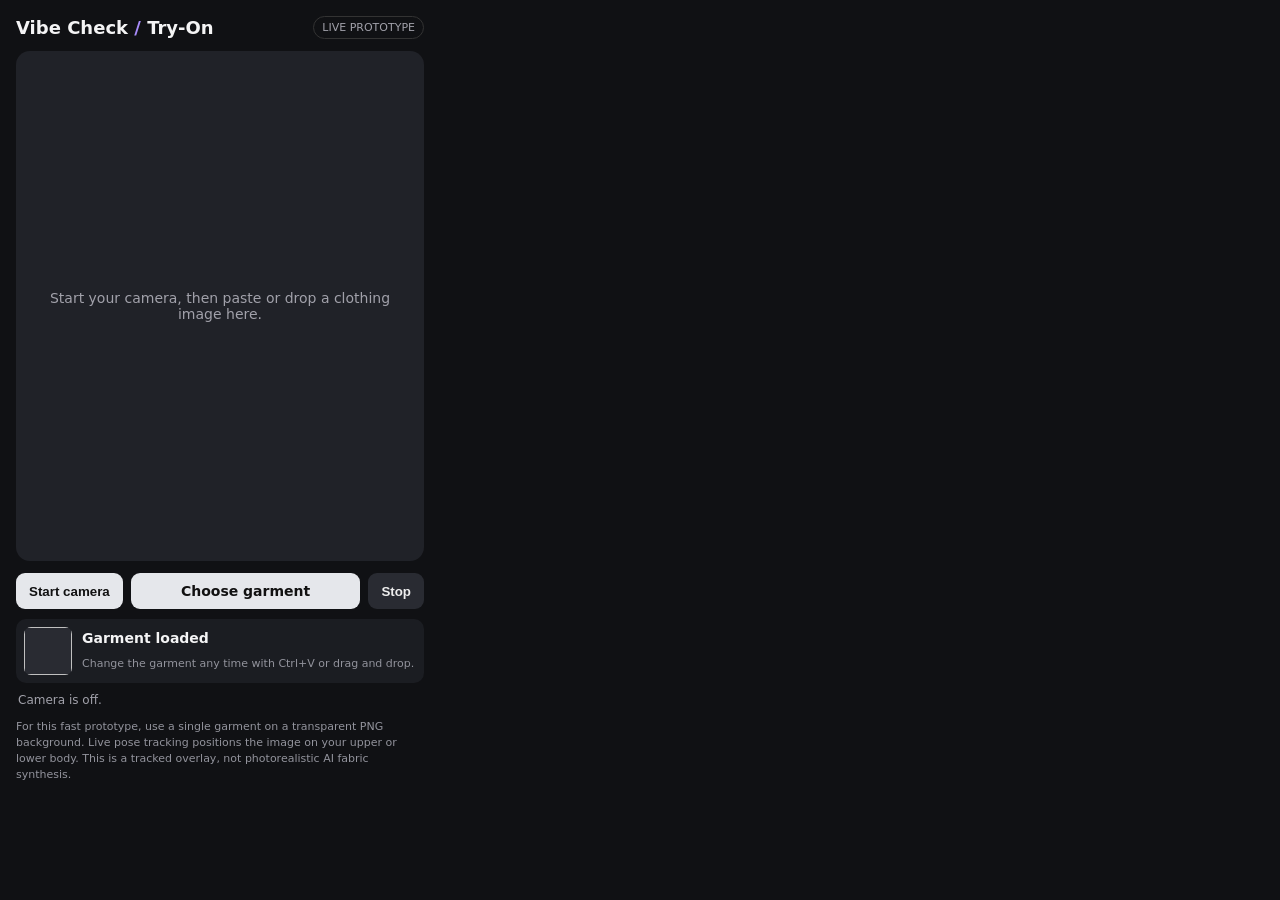
==== popup.html @ 489654d5 "Add try-on popup interface" ====
<!doctype html>
<html lang="en">
<head>
<meta charset="utf-8">
<meta name="viewport" content="width=device-width,initial-scale=1">
<title>Vibe Check — Live Try-On</title>
<style>
:root{color-scheme:dark;font:14px Inter,system-ui,sans-serif;background:#101114;color:#f4f4f5}
*{box-sizing:border-box}body{margin:0;padding:16px;width:440px;min-height:620px}
header{display:flex;align-items:center;justify-content:space-between;margin-bottom:12px}
h1{font-size:18px;margin:0}.tag{font-size:11px;color:#a1a1aa;border:1px solid #333;padding:4px 8px;border-radius:20px}
#stage{position:relative;width:100%;aspect-ratio:4/5;background:#202228;border-radius:14px;overflow:hidden}
video,canvas{position:absolute;inset:0;width:100%;height:100%;object-fit:cover;transform:scaleX(-1)}
#empty{position:absolute;inset:0;display:grid;place-items:center;text-align:center;padding:24px;color:#a1a1aa}
.controls{display:flex;gap:8px;margin-top:12px}.controls button,.upload{border:0;border-radius:9px;padding:10px 13px;background:#e5e7eb;color:#111;font-weight:650;cursor:pointer}
.controls button.secondary{background:#292b32;color:#eee}.upload{display:block;text-align:center;flex:1}
input[type=file]{display:none}
#status{font-size:12px;color:#a1a1aa;margin:10px 2px;min-height:16px}
#garment{display:flex;align-items:center;gap:10px;background:#1b1d22;padding:8px;border-radius:10px;margin-top:10px}
#thumb{width:48px;height:48px;object-fit:contain;background:#292b32;border-radius:7px}
.hint{font-size:11px;line-height:1.45;color:#92939c;margin-top:10px}
</style>
</head>
<body>
<header><h1>Vibe Check <span style="color:#a78bfa">/</span> Try-On</h1><span class="tag">LIVE PROTOTYPE</span></header>
<div id="stage">
  <video id="video" autoplay playsinline muted></video>
  <canvas id="overlay"></canvas>
  <div id="empty">Start your camera, then paste or drop a clothing image here.</div>
</div>
<div class="controls">
  <button id="start">Start camera</button>
  <label class="upload">Choose garment<input id="file" type="file" accept="image/*"></label>
  <button class="secondary" id="stop">Stop</button>
</div>
<div id="garment" hidden><img id="thumb"><div><strong id="gname">Garment loaded</strong><div class="hint">Change the garment any time with Ctrl+V or drag and drop.</div></div></div>
<div id="status">Camera is off.</div>
<div class="hint">For this fast prototype, use a single garment on a transparent PNG background. Live pose tracking positions the image on your upper or lower body. This is a tracked overlay, not photorealistic AI fabric synthesis.</div>
<script type="module" src="app.js"></script>
</body></html>
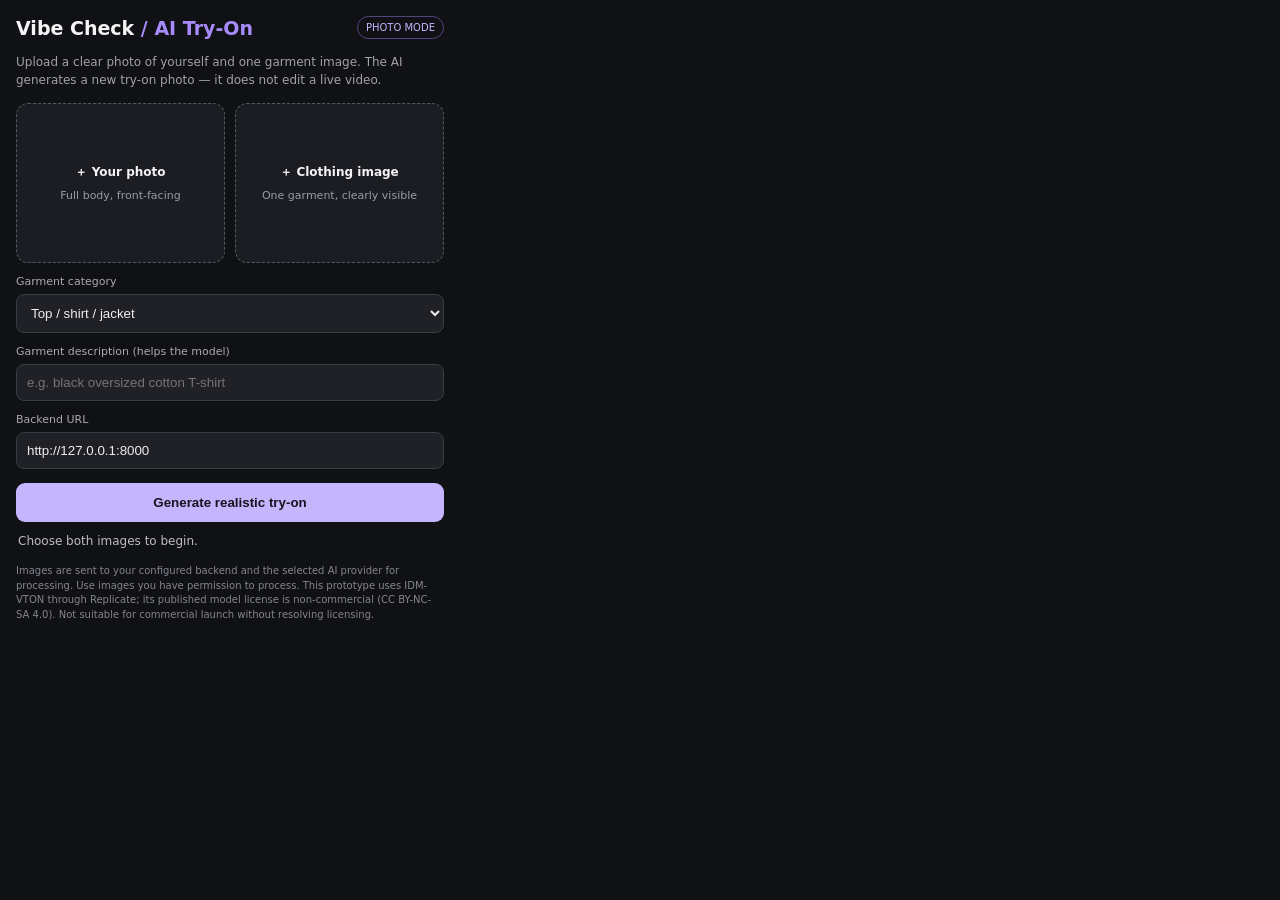
==== commit c55cec47: "Replace live overlay UI with photo try-on UI" ====
--- a/popup.html
+++ b/popup.html
@@ -1,40 +1,44 @@
 <!doctype html>
 <html lang="en">
 <head>
-<meta charset="utf-8">
-<meta name="viewport" content="width=device-width,initial-scale=1">
-<title>Vibe Check — Live Try-On</title>
+<meta charset="utf-8"><meta name="viewport" content="width=device-width,initial-scale=1">
+<title>Vibe Check — AI Try-On</title>
 <style>
 :root{color-scheme:dark;font:14px Inter,system-ui,sans-serif;background:#101114;color:#f4f4f5}
-*{box-sizing:border-box}body{margin:0;padding:16px;width:440px;min-height:620px}
-header{display:flex;align-items:center;justify-content:space-between;margin-bottom:12px}
-h1{font-size:18px;margin:0}.tag{font-size:11px;color:#a1a1aa;border:1px solid #333;padding:4px 8px;border-radius:20px}
-#stage{position:relative;width:100%;aspect-ratio:4/5;background:#202228;border-radius:14px;overflow:hidden}
-video,canvas{position:absolute;inset:0;width:100%;height:100%;object-fit:cover;transform:scaleX(-1)}
-#empty{position:absolute;inset:0;display:grid;place-items:center;text-align:center;padding:24px;color:#a1a1aa}
-.controls{display:flex;gap:8px;margin-top:12px}.controls button,.upload{border:0;border-radius:9px;padding:10px 13px;background:#e5e7eb;color:#111;font-weight:650;cursor:pointer}
-.controls button.secondary{background:#292b32;color:#eee}.upload{display:block;text-align:center;flex:1}
-input[type=file]{display:none}
-#status{font-size:12px;color:#a1a1aa;margin:10px 2px;min-height:16px}
-#garment{display:flex;align-items:center;gap:10px;background:#1b1d22;padding:8px;border-radius:10px;margin-top:10px}
-#thumb{width:48px;height:48px;object-fit:contain;background:#292b32;border-radius:7px}
-.hint{font-size:11px;line-height:1.45;color:#92939c;margin-top:10px}
-</style>
-</head>
+*{box-sizing:border-box}body{margin:0;padding:16px;width:460px;min-height:650px}
+header{display:flex;justify-content:space-between;align-items:center;margin-bottom:14px}
+h1{font-size:19px;margin:0}.tag{font-size:10px;color:#c4b5fd;border:1px solid #55447d;padding:5px 8px;border-radius:20px}
+p{color:#a1a1aa;font-size:12px;line-height:1.5;margin:6px 0 14px}
+.grid{display:grid;grid-template-columns:1fr 1fr;gap:10px}
+.drop{height:160px;border:1px dashed #555762;border-radius:12px;background:#1b1d22;display:flex;flex-direction:column;align-items:center;justify-content:center;gap:8px;cursor:pointer;overflow:hidden;position:relative}
+.drop strong{font-size:12px}.drop span{font-size:11px;color:#9b9ba5}.drop img{width:100%;height:100%;object-fit:contain;position:absolute;inset:0;background:#18191d}
+.drop input{position:absolute;inset:0;opacity:0;cursor:pointer;width:100%;height:100%}
+select,input[type=text]{background:#202127;border:1px solid #3a3b43;border-radius:8px;color:#eee;padding:10px;width:100%;margin-top:6px}
+label.field{display:block;font-size:11px;color:#aaa;margin-top:12px}
+button{width:100%;border:0;border-radius:9px;padding:12px;background:#c4b5fd;color:#17131f;font-weight:750;cursor:pointer;margin-top:14px}
+button:disabled{opacity:.45;cursor:wait}
+#status{font-size:12px;color:#bdbdc6;min-height:18px;margin:12px 2px}
+#result{display:none;margin-top:12px;background:#1b1d22;border-radius:12px;padding:10px}
+#result img{display:block;width:100%;max-height:440px;object-fit:contain;border-radius:8px}
+.actions{display:flex;gap:8px}.actions a{display:block;text-align:center;flex:1;background:#292b32;color:#eee;text-decoration:none;padding:10px;border-radius:8px;margin-top:8px;font-size:12px}
+.note{font-size:10px;color:#858590;line-height:1.45;margin-top:12px}
+</style></head>
 <body>
-<header><h1>Vibe Check <span style="color:#a78bfa">/</span> Try-On</h1><span class="tag">LIVE PROTOTYPE</span></header>
-<div id="stage">
-  <video id="video" autoplay playsinline muted></video>
-  <canvas id="overlay"></canvas>
-  <div id="empty">Start your camera, then paste or drop a clothing image here.</div>
+<header><h1>Vibe Check <span style="color:#a78bfa">/ AI Try-On</span></h1><span class="tag">PHOTO MODE</span></header>
+<p>Upload a clear photo of yourself and one garment image. The AI generates a new try-on photo — it does not edit a live video.</p>
+<div class="grid">
+<label class="drop" id="personDrop"><strong>＋ Your photo</strong><span>Full body, front-facing</span><input id="person" type="file" accept="image/*" required></label>
+<label class="drop" id="clothDrop"><strong>＋ Clothing image</strong><span>One garment, clearly visible</span><input id="cloth" type="file" accept="image/*" required></label>
 </div>
-<div class="controls">
-  <button id="start">Start camera</button>
-  <label class="upload">Choose garment<input id="file" type="file" accept="image/*"></label>
-  <button class="secondary" id="stop">Stop</button>
-</div>
-<div id="garment" hidden><img id="thumb"><div><strong id="gname">Garment loaded</strong><div class="hint">Change the garment any time with Ctrl+V or drag and drop.</div></div></div>
-<div id="status">Camera is off.</div>
-<div class="hint">For this fast prototype, use a single garment on a transparent PNG background. Live pose tracking positions the image on your upper or lower body. This is a tracked overlay, not photorealistic AI fabric synthesis.</div>
-<script type="module" src="app.js"></script>
+<label class="field">Garment category
+<select id="category"><option value="upper_body">Top / shirt / jacket</option><option value="lower_body">Pants / skirt / shorts</option><option value="dresses">Dress / full outfit</option></select></label>
+<label class="field">Garment description (helps the model)
+<input id="description" type="text" placeholder="e.g. black oversized cotton T-shirt"></label>
+<label class="field">Backend URL
+<input id="backend" type="text" value="http://127.0.0.1:8000"></label>
+<button id="run">Generate realistic try-on</button>
+<div id="status">Choose both images to begin.</div>
+<div id="result"><img id="output" alt="AI virtual try-on result"><div class="actions"><a id="download" download="vibe-check-tryon.png">Download result</a></div></div>
+<div class="note">Images are sent to your configured backend and the selected AI provider for processing. Use images you have permission to process. This prototype uses IDM-VTON through Replicate; its published model license is non-commercial (CC BY-NC-SA 4.0). Not suitable for commercial launch without resolving licensing.</div>
+<script src="app.js"></script>
 </body></html>
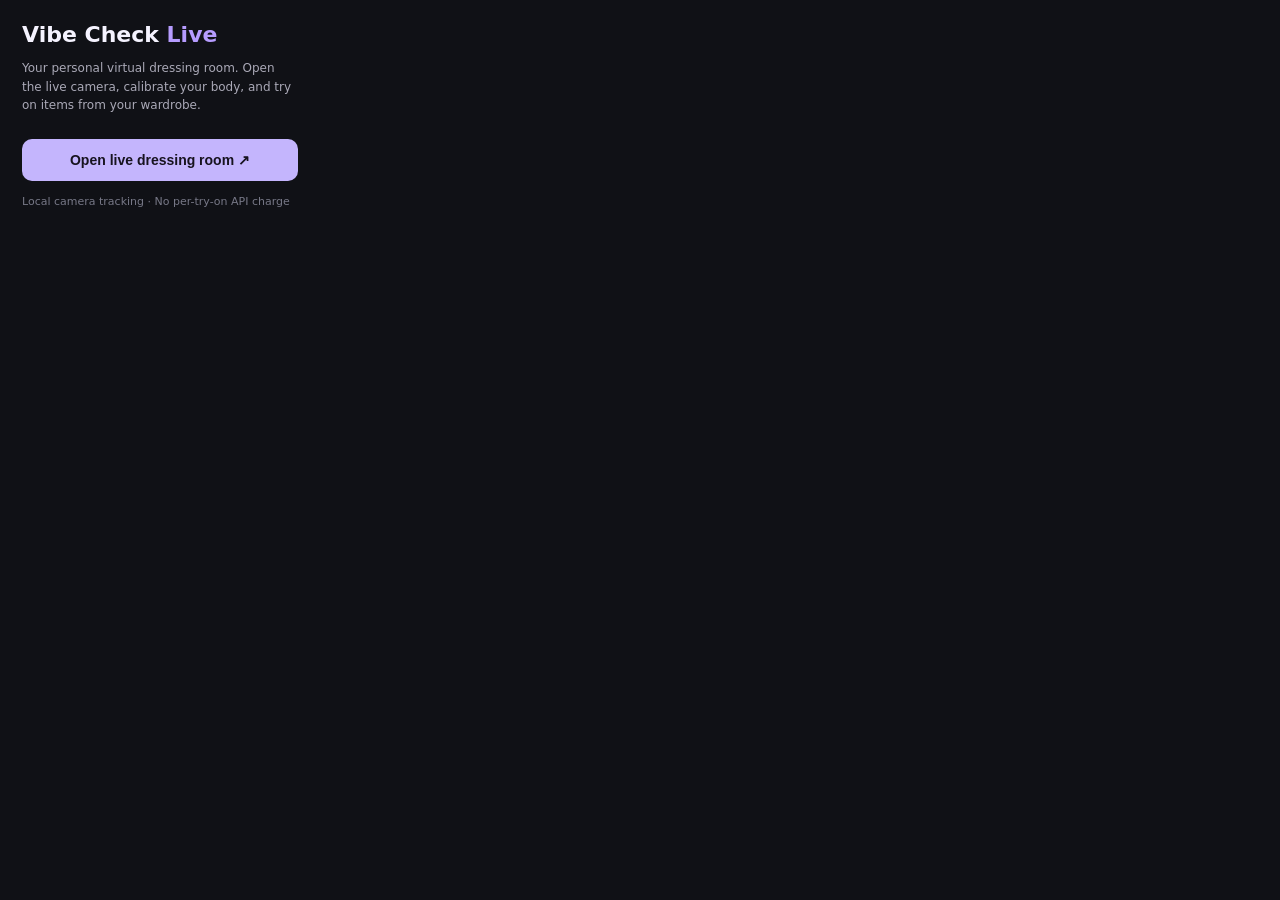
==== commit 4f32386d: "Replace photo mode with local-first live dressing room" ====
--- a/popup.html
+++ b/popup.html
@@ -1,44 +1,5 @@
 <!doctype html>
-<html lang="en">
-<head>
-<meta charset="utf-8"><meta name="viewport" content="width=device-width,initial-scale=1">
-<title>Vibe Check — AI Try-On</title>
+<html lang="en"><head><meta charset="utf-8"><meta name="viewport" content="width=device-width,initial-scale=1"><title>Vibe Check</title>
 <style>
-:root{color-scheme:dark;font:14px Inter,system-ui,sans-serif;background:#101114;color:#f4f4f5}
-*{box-sizing:border-box}body{margin:0;padding:16px;width:460px;min-height:650px}
-header{display:flex;justify-content:space-between;align-items:center;margin-bottom:14px}
-h1{font-size:19px;margin:0}.tag{font-size:10px;color:#c4b5fd;border:1px solid #55447d;padding:5px 8px;border-radius:20px}
-p{color:#a1a1aa;font-size:12px;line-height:1.5;margin:6px 0 14px}
-.grid{display:grid;grid-template-columns:1fr 1fr;gap:10px}
-.drop{height:160px;border:1px dashed #555762;border-radius:12px;background:#1b1d22;display:flex;flex-direction:column;align-items:center;justify-content:center;gap:8px;cursor:pointer;overflow:hidden;position:relative}
-.drop strong{font-size:12px}.drop span{font-size:11px;color:#9b9ba5}.drop img{width:100%;height:100%;object-fit:contain;position:absolute;inset:0;background:#18191d}
-.drop input{position:absolute;inset:0;opacity:0;cursor:pointer;width:100%;height:100%}
-select,input[type=text]{background:#202127;border:1px solid #3a3b43;border-radius:8px;color:#eee;padding:10px;width:100%;margin-top:6px}
-label.field{display:block;font-size:11px;color:#aaa;margin-top:12px}
-button{width:100%;border:0;border-radius:9px;padding:12px;background:#c4b5fd;color:#17131f;font-weight:750;cursor:pointer;margin-top:14px}
-button:disabled{opacity:.45;cursor:wait}
-#status{font-size:12px;color:#bdbdc6;min-height:18px;margin:12px 2px}
-#result{display:none;margin-top:12px;background:#1b1d22;border-radius:12px;padding:10px}
-#result img{display:block;width:100%;max-height:440px;object-fit:contain;border-radius:8px}
-.actions{display:flex;gap:8px}.actions a{display:block;text-align:center;flex:1;background:#292b32;color:#eee;text-decoration:none;padding:10px;border-radius:8px;margin-top:8px;font-size:12px}
-.note{font-size:10px;color:#858590;line-height:1.45;margin-top:12px}
-</style></head>
-<body>
-<header><h1>Vibe Check <span style="color:#a78bfa">/ AI Try-On</span></h1><span class="tag">PHOTO MODE</span></header>
-<p>Upload a clear photo of yourself and one garment image. The AI generates a new try-on photo — it does not edit a live video.</p>
-<div class="grid">
-<label class="drop" id="personDrop"><strong>＋ Your photo</strong><span>Full body, front-facing</span><input id="person" type="file" accept="image/*" required></label>
-<label class="drop" id="clothDrop"><strong>＋ Clothing image</strong><span>One garment, clearly visible</span><input id="cloth" type="file" accept="image/*" required></label>
-</div>
-<label class="field">Garment category
-<select id="category"><option value="upper_body">Top / shirt / jacket</option><option value="lower_body">Pants / skirt / shorts</option><option value="dresses">Dress / full outfit</option></select></label>
-<label class="field">Garment description (helps the model)
-<input id="description" type="text" placeholder="e.g. black oversized cotton T-shirt"></label>
-<label class="field">Backend URL
-<input id="backend" type="text" value="http://127.0.0.1:8000"></label>
-<button id="run">Generate realistic try-on</button>
-<div id="status">Choose both images to begin.</div>
-<div id="result"><img id="output" alt="AI virtual try-on result"><div class="actions"><a id="download" download="vibe-check-tryon.png">Download result</a></div></div>
-<div class="note">Images are sent to your configured backend and the selected AI provider for processing. Use images you have permission to process. This prototype uses IDM-VTON through Replicate; its published model license is non-commercial (CC BY-NC-SA 4.0). Not suitable for commercial launch without resolving licensing.</div>
-<script src="app.js"></script>
-</body></html>+*{box-sizing:border-box}body{margin:0;width:320px;padding:22px;background:#101116;color:#f5f3ff;font:14px Inter,system-ui,sans-serif}h1{font-size:22px;margin:0 0 8px}h1 span{color:#b69cff}p{color:#aaa9b7;line-height:1.55;font-size:12px}button{width:100%;padding:13px;border:0;border-radius:10px;background:#c4b5fd;color:#17131f;font-weight:800;font-size:14px;cursor:pointer;margin-top:12px}.sub{font-size:11px;color:#777887;margin-top:14px}
+</style></head><body><h1>Vibe Check <span>Live</span></h1><p>Your personal virtual dressing room. Open the live camera, calibrate your body, and try on items from your wardrobe.</p><button id="open">Open live dressing room ↗</button><div class="sub">Local camera tracking · No per-try-on API charge</div><script src="launch.js"></script></body></html>
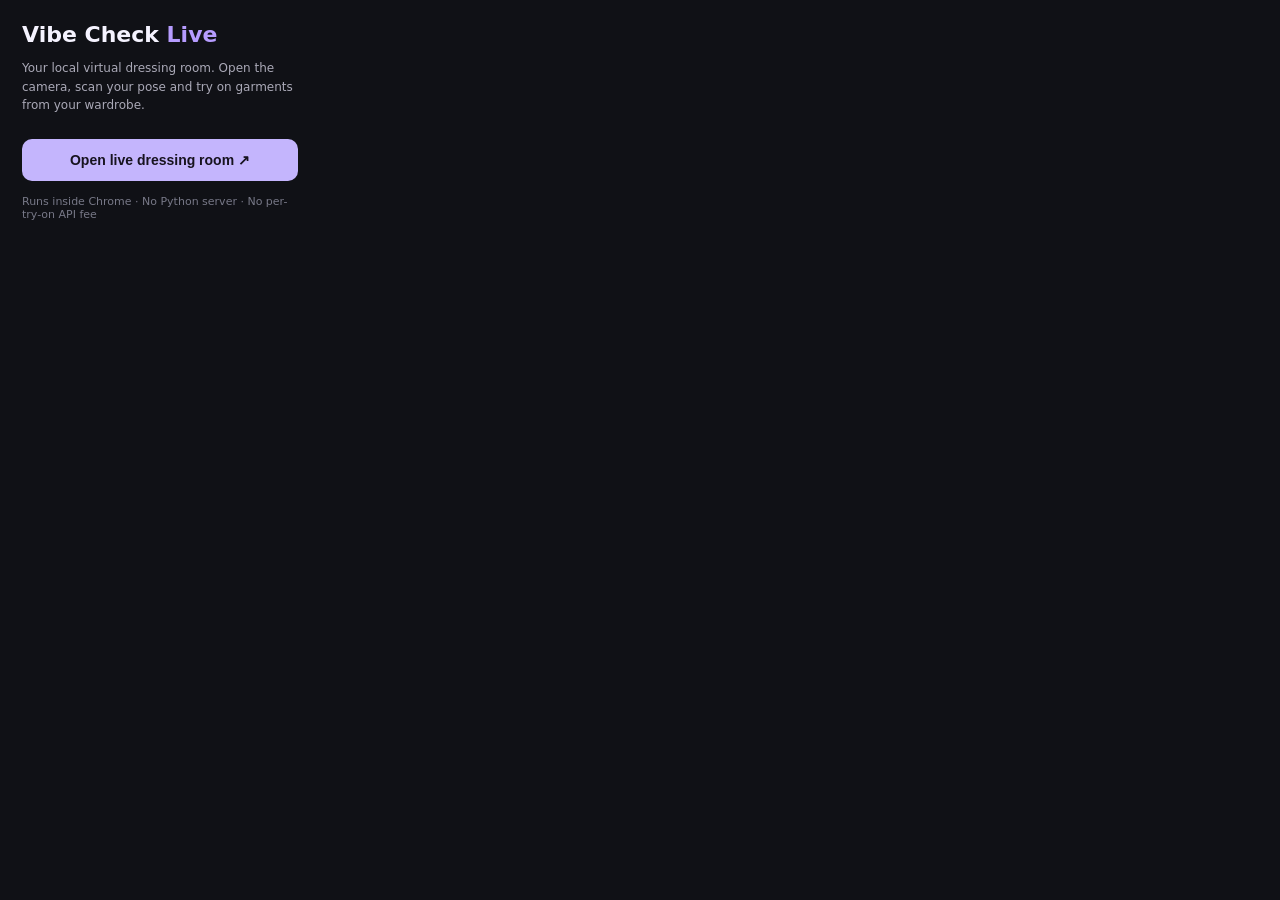
==== commit dc567659: "Update extension launcher for standalone dressing room" ====
--- a/popup.html
+++ b/popup.html
@@ -1,5 +1,23 @@
 <!doctype html>
-<html lang="en"><head><meta charset="utf-8"><meta name="viewport" content="width=device-width,initial-scale=1"><title>Vibe Check</title>
+<html lang="en">
+<head>
+<meta charset="utf-8">
+<meta name="viewport" content="width=device-width,initial-scale=1">
+<title>Vibe Check</title>
 <style>
-*{box-sizing:border-box}body{margin:0;width:320px;padding:22px;background:#101116;color:#f5f3ff;font:14px Inter,system-ui,sans-serif}h1{font-size:22px;margin:0 0 8px}h1 span{color:#b69cff}p{color:#aaa9b7;line-height:1.55;font-size:12px}button{width:100%;padding:13px;border:0;border-radius:10px;background:#c4b5fd;color:#17131f;font-weight:800;font-size:14px;cursor:pointer;margin-top:12px}.sub{font-size:11px;color:#777887;margin-top:14px}
-</style></head><body><h1>Vibe Check <span>Live</span></h1><p>Your personal virtual dressing room. Open the live camera, calibrate your body, and try on items from your wardrobe.</p><button id="open">Open live dressing room ↗</button><div class="sub">Local camera tracking · No per-try-on API charge</div><script src="launch.js"></script></body></html>+*{box-sizing:border-box}
+body{margin:0;width:320px;padding:22px;background:#101116;color:#f5f3ff;font:14px Inter,system-ui,sans-serif}
+h1{font-size:22px;margin:0 0 8px}h1 span{color:#b69cff}
+p{color:#aaa9b7;line-height:1.55;font-size:12px}
+button{width:100%;padding:13px;border:0;border-radius:10px;background:#c4b5fd;color:#17131f;font-weight:800;font-size:14px;cursor:pointer;margin-top:12px}
+.sub{font-size:11px;color:#777887;margin-top:14px}
+</style>
+</head>
+<body>
+<h1>Vibe Check <span>Live</span></h1>
+<p>Your local virtual dressing room. Open the camera, scan your pose and try on garments from your wardrobe.</p>
+<button id="open">Open live dressing room ↗</button>
+<div class="sub">Runs inside Chrome · No Python server · No per-try-on API fee</div>
+<script src="launch.js"></script>
+</body>
+</html>
